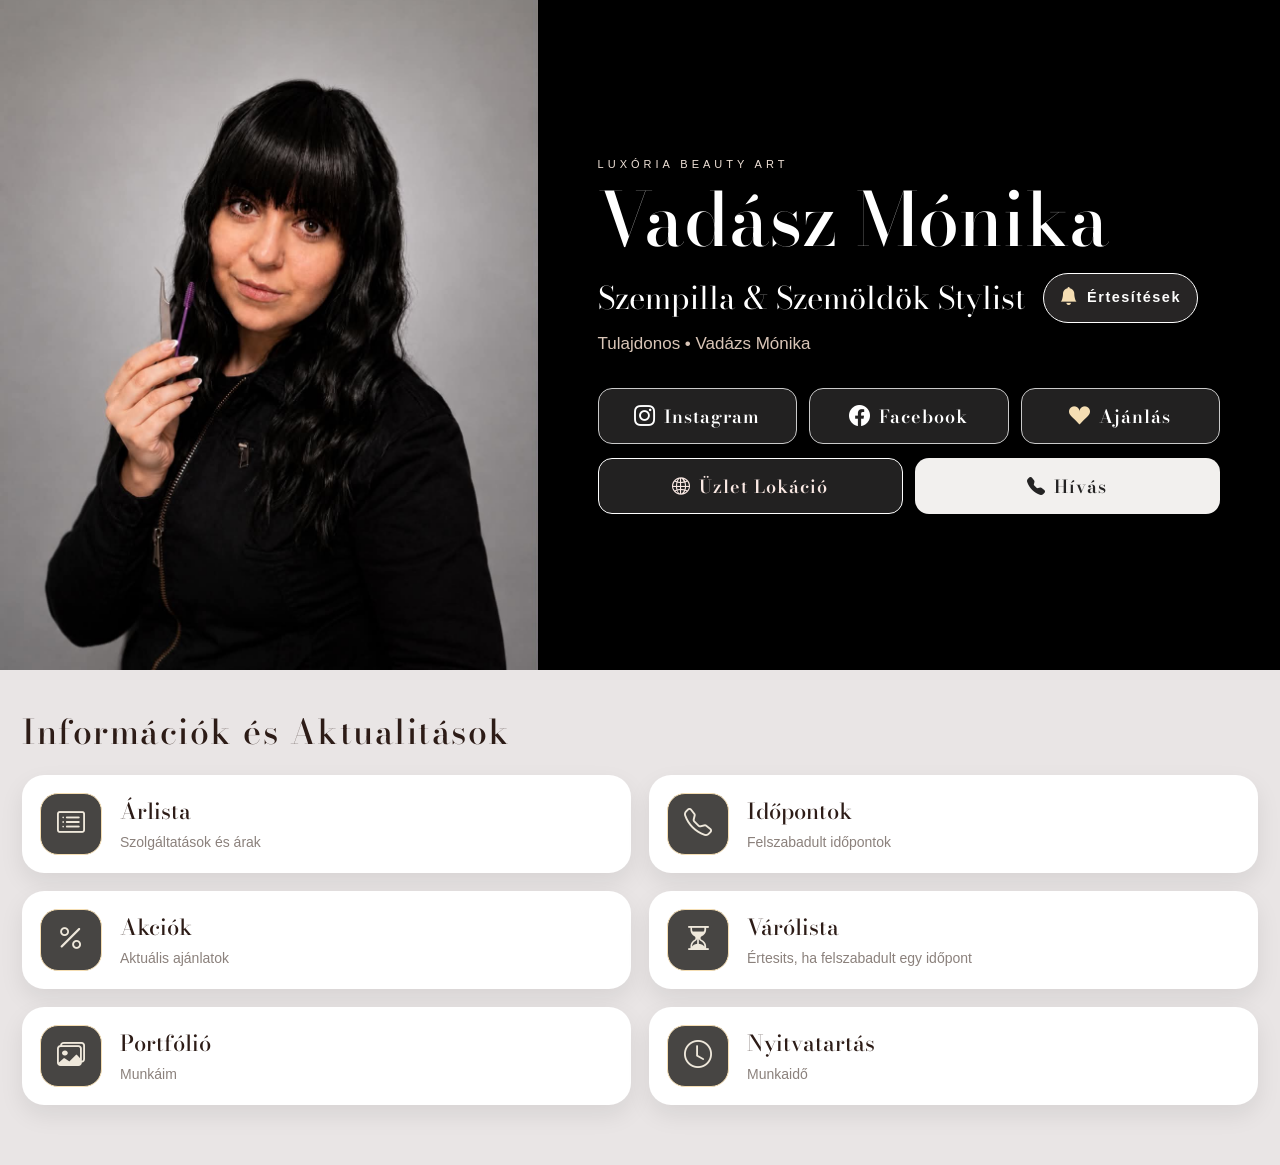
==== index.html @ 933b32eb "Add files via upload" ====
<!DOCTYPE html>
<html lang="hu">
<head>
<meta charset="UTF-8">
<meta name="viewport" content="width=device-width, initial-scale=1, viewport-fit=cover">
<title>Kornélia's Card</title>
<link rel="manifest" href="manifest.json"> 
 
<!-- App színek -->
<meta name="theme-color" content="#ffffff">
<meta name="background-color" content="#ffffff">

<!-- iOS támogatás -->
<meta name="apple-mobile-web-app-capable" content="yes">
<meta name="apple-mobile-web-app-status-bar-style" content="black-translucent">
<meta name="apple-mobile-web-app-title" content="Az app neve">
<link rel="apple-touch-icon" href="icon.192.jfif">

<!-- Android ikon (manifest.json-ban is meg kell lennie) -->
<link rel="icon" type="image/jpeg" sizes="192x192" href="192favicon.jfif">
<link rel="icon" type="image/jpeg" sizes="512x512" href="icon.512.jfif">


<link href="https://cdn.jsdelivr.net/npm/bootstrap@5.3.5/dist/css/bootstrap.min.css" rel="stylesheet" integrity="sha384-SgOJa3DmI69IUzQ2PVdRZhwQ+dy64/BUtbMJw1MZ8t5HZApcHrRKUc4W0kG879m7" crossorigin="anonymous">
<script src="https://cdn.jsdelivr.net/npm/bootstrap@5.3.5/dist/js/bootstrap.bundle.min.js" integrity="sha384-k6d4wzSIapyDyv1kpU366/PK5hCdSbCRGRCMv+eplOQJWyd1fbcAu9OCUj5zNLiq" crossorigin="anonymous"></script>
<link rel="stylesheet" href="https://cdn.jsdelivr.net/npm/bootstrap-icons@1.12.1/font/bootstrap-icons.min.css"> 
<link rel="preconnect" href="https://fonts.gstatic.com" crossorigin>
<link href="https://fonts.googleapis.com/css2?family=Anton&family=Damion&family=Dancing+Script&family=Edu+NSW+ACT+Hand+Pre:wght@400..700&family=Itim&family=Lilita+One&family=Lora:ital,wght@0,400..700;1,400..700&family=Moon+Dance&family=Oswald:wght@200..700&family=Playfair+Display:ital,wght@0,400..900;1,400..900&display=swap" rel="stylesheet">
<link href="https://fonts.googleapis.com/css2?family=Bodoni+Moda:wght@400;500;600&display=swap" rel="stylesheet">
<link id="main-css" rel="stylesheet" href="foindex.css">
</head>
<body>


<section class="profile-hero">
<div class="profile-photo fadein">
<img src="fo-profil-photo-moni.jfif">
</div>
<div class="profile-content">
<p class="profile-label">LUXÓRIA BEAUTY ART</p>
<h1 class="oldalrol-be">Vadász Mónika</h1>

<div class="profile-title-row oldalrol-be ">
<h2>Szempilla & Szemöldök Stylist</h2>
<button
        id="pushupbutton"
        class="push-button"
        type="button"
        aria-label="Értesítések bekapcsolása">
        <i class="bi bi-bell-fill"></i>
        <span>Értesítések</span>
    </button>
</div>

<p class="profile-salon oldalrol-be">Tulajdonos • Vadázs Mónika</p>
<div class="social-buttons">
<a href="         ">
<i class="bi bi-instagram"></i>
<span>Instagram</span>
</a>
<a href="           ">
<i class="bi bi-facebook"></i>
<span>Facebook</span>
</a>
<button type="button" id="shareButton">
<i class="bi bi-suit-heart-fill "></i>
<span>Ajánlás</span>
</button>
</div>
<div class="main-buttons">
<a href="#" class="website-button">
<i class="bi bi-globe2"></i>
<span>Üzlet Lokáció</span>
</a>
<a href="tel:        " class="call-button">
<i class="bi bi-telephone-fill"></i>
<span>Hívás</span>
</a>
</div>
</div>
</section>

<section class="quick-menu">
<div class="quick-menu-header">
<h2>Információk és Aktualitások </h2>
</div>

<div class="quick-menu-grid">
<a href="            " class="quick-card">
<span class="quick-icon">
<i class="bi bi-card-list"></i>
</span>
<span class="quick-text">
<strong>Árlista</strong>
<small>Szolgáltatások és árak</small>
</span>
</a>

<a href="             " class="quick-card">
<span class="quick-icon">
<i class="bi bi-telephone"></i>
</span>
<span class="quick-text">
<strong>Időpontok</strong>
<small>Felszabadult időpontok</small>
</span>
</a>

<a href="               " class="quick-card">
<span class="quick-icon">
<i class="bi bi-percent"></i>
</span>
<span class="quick-text">
<strong>Akciók</strong>
<small>Aktuális ajánlatok</small>
</span>
</a>

<a href="               " class="quick-card">
<span class="quick-icon">
<i class="bi bi-hourglass-split"></i>
</span>
<span class="quick-text">
<strong>Várólista</strong>
<small>Értesits, ha felszabadult egy időpont</small>
</span>
</a>

<a href="             " class="quick-card">
<span class="quick-icon">
<i class="bi bi-images"></i>
</span>
<span class="quick-text">
<strong>Portfólió</strong>
<small>Munkáim</small>
</span>
</a>

<a href="                " class="quick-card">
<span class="quick-icon">
<i class="bi bi-clock"></i>
</span>
<span class="quick-text">
<strong>Nyitvatartás</strong>
<small>Munkaidő</small>
</span>
</a>



<script type="module" src="./foindex.js"></script>
<script type="module" src="./pushup.js"></script>

<script>
const shareButton=document.getElementById("shareButton");

if(shareButton){
shareButton.addEventListener("click",async()=>{
try{
if(navigator.share){
await navigator.share({
title:"Luxória Beauty Art",
text:"Sienna Bloom – Sminktetováló Mester",
url:window.location.href
});
}else{
await navigator.clipboard.writeText(window.location.href);
alert("A linket kimásoltuk.");
}
}catch(error){
console.log("A megosztás megszakadt.");
}
});
}
</script>


</body>
---- foindex.css ----
*{
margin:0;
padding:0;
box-sizing:border-box;
}

html{
scroll-behavior:smooth;
}
body{
font-family:Arial,Helvetica,sans-serif;
background:#000000;
color:#2d1c17;
overflow-x:hidden;
}
img{
display:block;
width:100%;
}
a{
text-decoration:none;
color:inherit;
}
button{
font:inherit;
border:none;
cursor:pointer;
}
/* HERO */
.profile-hero{
display:grid;
grid-template-columns:42% 58%;
width:100%;
background:#1f1e1e;
overflow:hidden;
}
.profile-photo{
height:670px;
overflow:hidden;
}
.fadein {
animation: fadeIn 2s ease-in-out forwards;
}
@keyframes fadeIn{
    from{
        opacity: 0;
    }
    to{
        opacity: 1;
    }
}
.profile-photo img{
width:100%;
height:100%;
object-fit:cover;
object-position: center 40%
}
.profile-content{
display:flex;
flex-direction:column;
justify-content:center;
padding:60px;
background:#000000;
color:#fff;
}
.oldalrol-be{
 animation: oldalrolBe 2s cubic-bezier(0.22, 1, 0.36, 1);   
}
@keyframes oldalrolBe {
    from{
        opacity: 0;
        transform: translateX(-30px)
    }
    to{
        opacity: 1;
        transform: translateX(0)
    }
    
}

.profile-label{
font-size:11px;
letter-spacing:4px;
color:#efe1d7;
margin-bottom:14px;
}
.profile-content h1{
font-family:"Bodoni Moda",serif;
font-size:74px;
font-weight:500;
line-height:.92;
margin-bottom:18px;
}
.profile-title-row{
display:flex;
align-items:center;
justify-content:flex-start;
gap:18px;
margin-bottom:8px;
}
.profile-title-row h2{
font-family:"Bodoni Moda",serif;
font-size:31px;
font-weight:400;
margin:0;
}
.push-button{
min-height:50px;
padding:0 16px;
display:inline-flex;
align-items:center;
justify-content:center;
gap:8px;
flex-shrink:0;
border:1px solid rgb(255, 255, 255);
border-radius:999px;
background-color: #ccc2b7;
background-color: #272525;
color:#fdfdfc;
font-size:14.5px;
font-weight:600;
letter-spacing:1.5px;
transition:
background-color .25s,
border-color .25s,
transform .25s;
}
.push-button i{
font-size:18px;
color:wheat
}
.push-button:hover{
background:#452b22;
border-color:#d5ae91;
transform:translateY(-2px);
}
.push-button:focus-visible{
outline:2px solid #d5ae91;
outline-offset:3px;
}
.push-button.is-active{
background:#f6efe8;
border-color:#f6efe8;
color:#2d1c17;
}
.push-button.is-active i{
color:#b07a56;
}
.profile-salon{
color:#d9c5b7;
font-size:17px;
margin-bottom:32px;
}

/* GOMBOK */

.social-buttons{
display:grid;
grid-template-columns:repeat(3,1fr);
gap:12px;
margin-bottom:14px;
}
.social-buttons i{
font-size: 21px;
}
.bi-suit-heart-fill {
    color: wheat;
}
.main-buttons{
display:grid;
grid-template-columns:1fr 1fr;
gap:12px;
}
.social-buttons a,
.social-buttons button,
.main-buttons a{
height:56px;
display:flex;
align-items:center;
justify-content:center;
gap:8px;
border-radius:14px;
font-size:18px;
font-weight:600;
transition:.25s;
letter-spacing: 1px;
font-family: bodoni moda ;
}
.social-buttons a,
.social-buttons button{
background:#222121;
border:1px solid #cacaca;
color:#fff;
}
.website-button{
background:#222121;
color:#f9e8e3;
border: 1px double white;
}
.call-button{
background:#f2f0ee;
color:#242323;
}
.social-buttons a:hover,
.social-buttons button:hover,
.main-buttons a:hover{
transform:translateY(-2px);
}

/* GYORS MENÜ */

.quick-menu{
padding:42px 22px 60px;
background:#e9e5e5;
}
.quick-menu-header{
margin-bottom:22px;
}
.quick-menu-header h2{
font-family:"Bodoni Moda",serif;
font-size:34px;
font-weight:500;
color:#2d1c17;
letter-spacing: 1.5px;
}
.quick-menu-grid{
display:grid;
grid-template-columns:repeat(2,1fr);
gap:18px;
}
.quick-card{
display:flex;
align-items:center;
gap:18px;
padding:18px;
background:#fff;
border-radius:22px;
box-shadow:0 10px 24px rgba(0,0,0,.08);
transition:.25s;
}
.quick-card:hover{
transform:translateY(-3px);
}
.quick-icon{
width:62px;
height:62px;
border-radius:18px;
background:#474543;
display:flex;
align-items:center;
justify-content:center;
flex-shrink:0;
border: 1px solid wheat;
}
.quick-icon i{
font-size:28px;
color:rgb(239, 232, 219);
}
.quick-text{
display:flex;
flex-direction:column;
}
.quick-text strong{
font-family:"Bodoni Moda",serif;
font-size:22px;
font-weight:500;
margin-bottom:4px;
}
.quick-text small{
font-size:14px;
color:#8b817c;
}

/* ===========================
   TABLET
=========================== */

@media (max-width:800px){

.profile-hero{
grid-template-columns:1fr;
}
.profile-photo{
height:auto;
aspect-ratio:3/2.9;
overflow:hidden;
}

.profile-photo img{
width:100%;
height:100%;
object-fit:cover;
object-position:center 20%;
}

.profile-content{
padding:30px 22px 24px;
}

.profile-content h1{
font-size:56px;
}

.profile-title-row{
gap:14px;
margin:14px 0 6px;
}

.profile-title-row h2{
font-size:26px;
}

.push-button{
min-height:40px;
padding:0 9px;
font-size:13px;
}

.push-button i{
font-size:16.5px;
}


.profile-salon{
font-size:15px;
margin-bottom:22px;
}

.social-buttons,
.main-buttons{
gap:7px;
}

.quick-menu-grid{
grid-template-columns:1fr;
}

}


/* ===========================
   MOBIL
=========================== */

@media (max-width:560px){

.profile-photo{
margin-top: 10px;
aspect-ratio: 3 / 3;    
}
.profile-photo img{
object-position:center 20%;
}

.profile-content{
padding:26px 18px 22px;
}

.profile-label{
font-size:10px;
letter-spacing:3px;
margin-bottom:10px;
}

.profile-content h1{
font-size:42px;
line-height:.92;
margin-bottom:10px;
}

.profile-title-row{
justify-content:space-between;
gap:10px;
margin-bottom:5px;
}

.profile-title-row h2{
font-size:19px;
line-height:1.1;
}

.push-button{
min-height:40px;
padding:0 9px;
font-size:12px;
}

.push-button i{
font-size:15.5px;
}

.profile-salon{
font-size:13px;
margin-bottom:18px;
}

.social-buttons,
.main-buttons{
gap:8px;
}

.social-buttons a,
.social-buttons button{
height:44px;
font-size:12px;
}

.main-buttons a{
height:48px;
font-size:15px;
}

.social-buttons i,
.main-buttons i{
font-size:18px;
}

.quick-menu{
padding:32px 16px 42px;
}

.quick-menu-header h2{
font-size:28px;
}

.quick-card{
padding:15px;
gap:14px;
}

.quick-icon{
width:52px;
height:52px;
}

.quick-icon i{
font-size:23px;
}

.quick-text strong{
font-size:18px;
}

.quick-text small{
font-size:13px;
}

}


/* ===========================
   KICSI MOBIL
=========================== */

@media (max-width:380px){

.profile-photo{
margin-top:15px ;
aspect-ratio:3/3;
}
.profile-photo img{
object-position: center 20%
}
.profile-content{
padding:22px 15px 18px;
}
.profile-content h1{
font-size:22px;
}
.profile-title-row{
gap:7px;
}
.profile-title-row h2{
font-size:16px;
}
.profile-label{
    font-size: 9px;
}
.push-button{
min-height:31px;
padding:0 9px;
font-size:9px;
}
.push-button i{
font-size:10px;
}
.profile-salon{
font-size:13px;
margin-bottom:16px;
}
.social-buttons a,
.social-buttons button{
height:32px;
font-size:11px;
}
.social-buttons i{
 font-size:11px ;
}
.main-buttons a{
height:35px;
font-size:10px;
}
.main-buttons i{
font-size: 10px;
}
.quick-menu-header h2{
font-size:20px;
}
.quick-card{
padding:14px;
}
.quick-icon{
width:48px;
height:48px;
}
.quick-icon i{
font-size:21px;
}
.quick-text strong{
font-size:17px;
}
.quick-text small{
font-size:12px;
}

}


/* ===========================
   MEGKISEBB MOBIL
=========================== */

@media (min-width:300px) and (max-width:330px){

.profile-photo{
margin-top:15px ;
aspect-ratio:3/3;
}
.profile-photo img{
object-position: center 20%
}
.profile-content{
padding:22px 15px 18px;
}
.profile-content h1{
font-size:32px;
}
.profile-title-row{
gap:7px;
}
.profile-title-row h2{
font-size:15px;
}
.profile-label{
font-size: 12px;
}
.push-button{
min-height:35px;
padding:0 9px;
font-size:11px;
}
.push-button i{
font-size:12px;
}
.profile-salon{
font-size:13px;
margin-bottom:16px;
}
.social-buttons a,
.social-buttons button{
height:35px;
font-size:11.5px;
gap: 4px;
}
.social-buttons i{
font-size: 10px;
}
.main-buttons a{
height:45px;
font-size:13px;
}
.main-buttons i{
font-size: 13px;
}
.quick-menu-header h2{
font-size:20px;
}
.quick-card{
padding:14px;
}
.quick-icon{
width:48px;
height:48px;
}
.quick-icon i{
font-size:21px;
}
.quick-text strong{
font-size:17px;
}
.quick-text small{
font-size:12px;
}

}
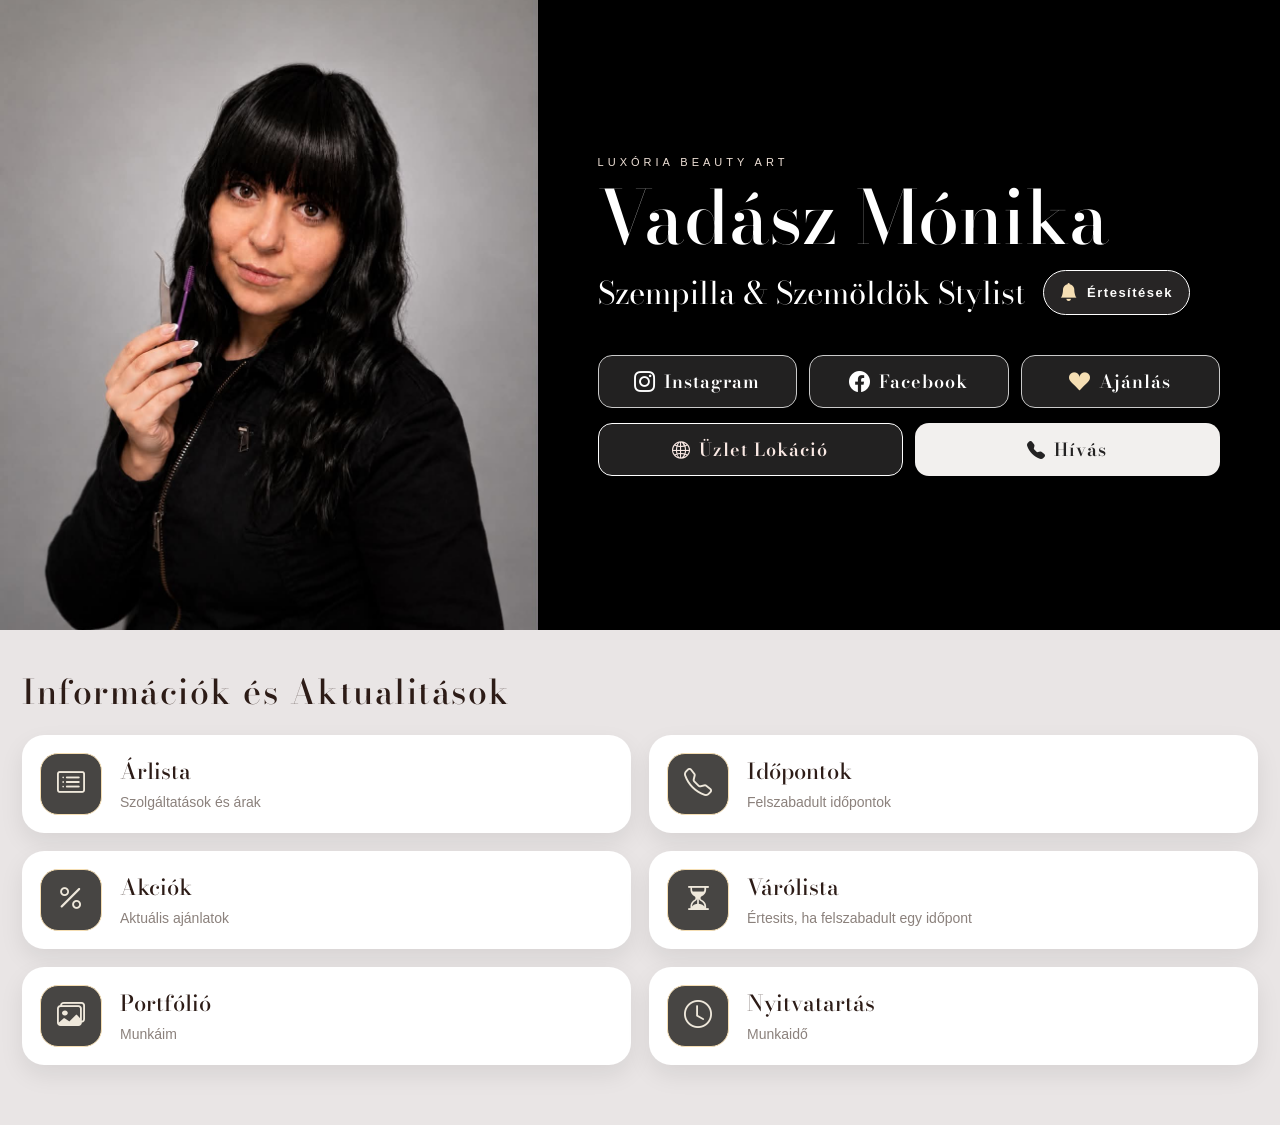
==== commit c6345585: "Add files via upload" ====
--- a/index.html
+++ b/index.html
@@ -52,7 +52,7 @@
     </button>
 </div>
 
-<p class="profile-salon oldalrol-be">Tulajdonos • Vadázs Mónika</p>
+
 <div class="social-buttons">
 <a href="         ">
 <i class="bi bi-instagram"></i>
--- a/foindex.css
+++ b/foindex.css
@@ -36,7 +36,7 @@
 overflow:hidden;
 }
 .profile-photo{
-height:670px;
+height:630px;
 overflow:hidden;
 }
 .fadein {
@@ -97,7 +97,8 @@
 align-items:center;
 justify-content:flex-start;
 gap:18px;
-margin-bottom:8px;
+margin-bottom: 40px;
+
 }
 .profile-title-row h2{
 font-family:"Bodoni Moda",serif;
@@ -106,7 +107,7 @@
 margin:0;
 }
 .push-button{
-min-height:50px;
+min-height:45px;
 padding:0 16px;
 display:inline-flex;
 align-items:center;
@@ -118,7 +119,7 @@
 background-color: #ccc2b7;
 background-color: #272525;
 color:#fdfdfc;
-font-size:14.5px;
+font-size:13px;
 font-weight:600;
 letter-spacing:1.5px;
 transition:
@@ -158,8 +159,9 @@
 .social-buttons{
 display:grid;
 grid-template-columns:repeat(3,1fr);
+justify-content: center;
 gap:12px;
-margin-bottom:14px;
+margin-bottom:15px;
 }
 .social-buttons i{
 font-size: 21px;
@@ -175,7 +177,7 @@
 .social-buttons a,
 .social-buttons button,
 .main-buttons a{
-height:56px;
+height:53px;
 display:flex;
 align-items:center;
 justify-content:center;
@@ -321,12 +323,6 @@
 font-size:16.5px;
 }
 
-
-.profile-salon{
-font-size:15px;
-margin-bottom:22px;
-}
-
 .social-buttons,
 .main-buttons{
 gap:7px;
@@ -390,15 +386,11 @@
 font-size:15.5px;
 }
 
-.profile-salon{
-font-size:13px;
-margin-bottom:18px;
-}
-
 .social-buttons,
 .main-buttons{
 gap:8px;
 }
+
 
 .social-buttons a,
 .social-buttons button{
@@ -466,141 +458,61 @@
 padding:22px 15px 18px;
 }
 .profile-content h1{
-font-size:22px;
-}
+font-size:36px;
+}
+
 .profile-title-row{
 gap:7px;
-}
+margin-bottom: 30px;
+}
+
 .profile-title-row h2{
-font-size:16px;
-}
-.profile-label{
-    font-size: 9px;
-}
+font-size:17px;
+}
+
 .push-button{
-min-height:31px;
+min-height:40px;
 padding:0 9px;
-font-size:9px;
-}
+font-size:11px;
+}
+
 .push-button i{
-font-size:10px;
-}
-.profile-salon{
 font-size:13px;
-margin-bottom:16px;
-}
+}
+
 .social-buttons a,
 .social-buttons button{
-height:32px;
+height:40px;
 font-size:11px;
 }
-.social-buttons i{
- font-size:11px ;
-}
 .main-buttons a{
-height:35px;
-font-size:10px;
-}
-.main-buttons i{
-font-size: 10px;
-}
+height:45px;
+font-size:14px;
+}
+
 .quick-menu-header h2{
-font-size:20px;
-}
+font-size:25px;
+}
+
 .quick-card{
 padding:14px;
 }
+
 .quick-icon{
 width:48px;
 height:48px;
 }
+
 .quick-icon i{
 font-size:21px;
 }
+
 .quick-text strong{
 font-size:17px;
 }
+
 .quick-text small{
 font-size:12px;
 }
 
 }
-
-
-/* ===========================
-   MEGKISEBB MOBIL
-=========================== */
-
-@media (min-width:300px) and (max-width:330px){
-
-.profile-photo{
-margin-top:15px ;
-aspect-ratio:3/3;
-}
-.profile-photo img{
-object-position: center 20%
-}
-.profile-content{
-padding:22px 15px 18px;
-}
-.profile-content h1{
-font-size:32px;
-}
-.profile-title-row{
-gap:7px;
-}
-.profile-title-row h2{
-font-size:15px;
-}
-.profile-label{
-font-size: 12px;
-}
-.push-button{
-min-height:35px;
-padding:0 9px;
-font-size:11px;
-}
-.push-button i{
-font-size:12px;
-}
-.profile-salon{
-font-size:13px;
-margin-bottom:16px;
-}
-.social-buttons a,
-.social-buttons button{
-height:35px;
-font-size:11.5px;
-gap: 4px;
-}
-.social-buttons i{
-font-size: 10px;
-}
-.main-buttons a{
-height:45px;
-font-size:13px;
-}
-.main-buttons i{
-font-size: 13px;
-}
-.quick-menu-header h2{
-font-size:20px;
-}
-.quick-card{
-padding:14px;
-}
-.quick-icon{
-width:48px;
-height:48px;
-}
-.quick-icon i{
-font-size:21px;
-}
-.quick-text strong{
-font-size:17px;
-}
-.quick-text small{
-font-size:12px;
-}
-
-}
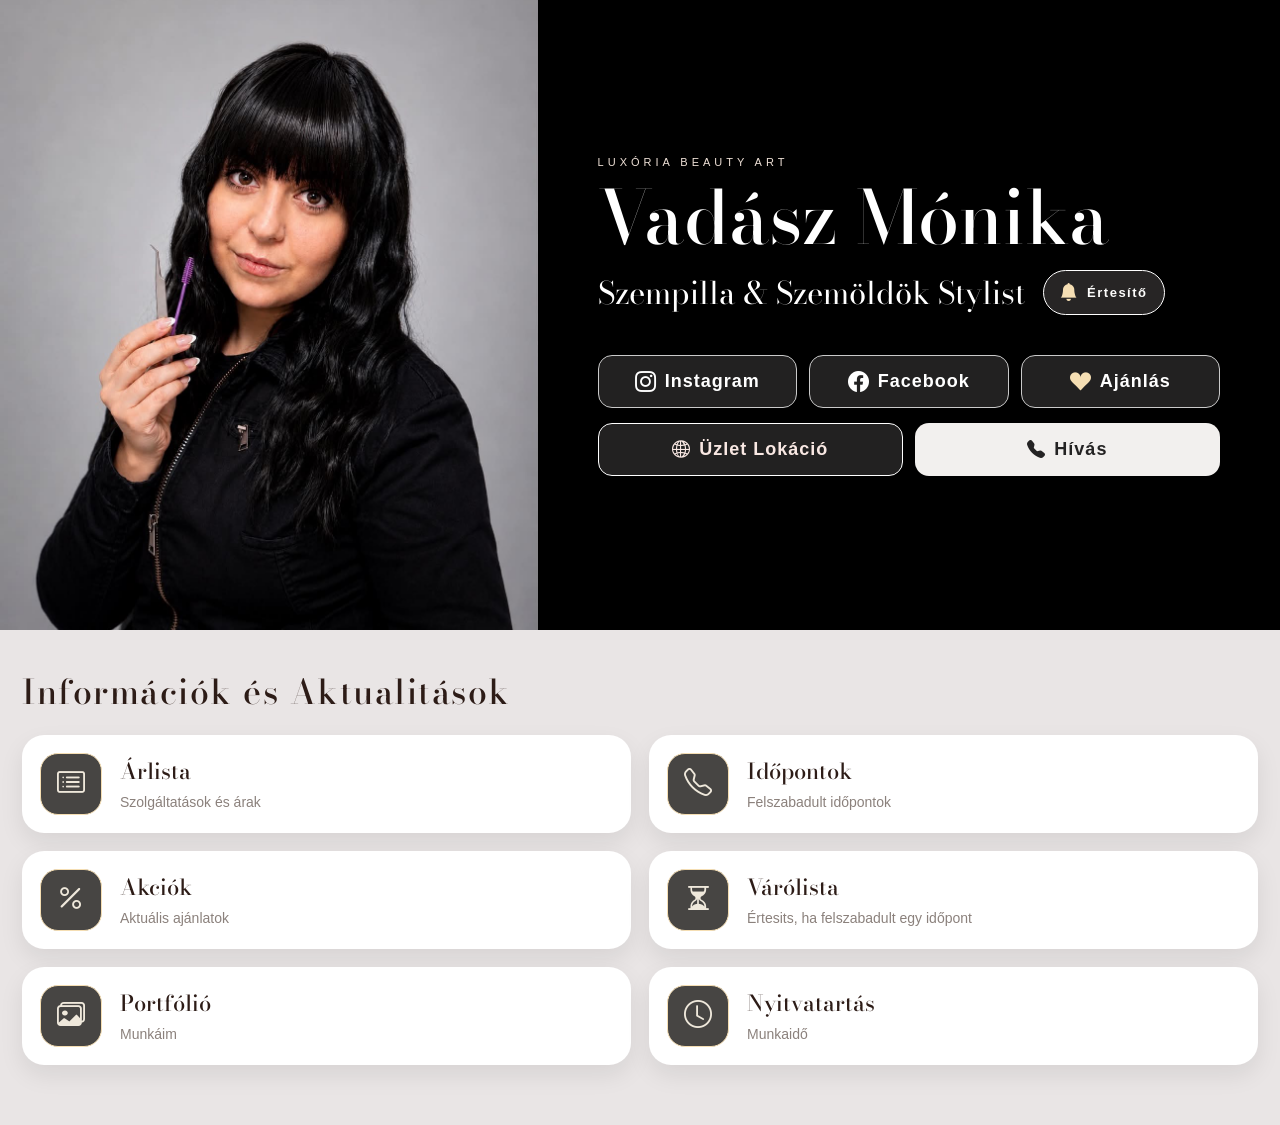
==== commit 3f89eede: "Add files via upload" ====
--- a/index.html
+++ b/index.html
@@ -48,7 +48,7 @@
         type="button"
         aria-label="Értesítések bekapcsolása">
         <i class="bi bi-bell-fill"></i>
-        <span>Értesítések</span>
+        <span>Értesítő</span>
     </button>
 </div>
 
--- a/foindex.css
+++ b/foindex.css
@@ -187,7 +187,6 @@
 font-weight:600;
 transition:.25s;
 letter-spacing: 1px;
-font-family: bodoni moda ;
 }
 .social-buttons a,
 .social-buttons button{
@@ -348,64 +347,52 @@
 .profile-photo img{
 object-position:center 20%;
 }
-
 .profile-content{
 padding:26px 18px 22px;
 }
-
 .profile-label{
 font-size:10px;
 letter-spacing:3px;
 margin-bottom:10px;
 }
-
 .profile-content h1{
-font-size:42px;
+font-size:36px;
 line-height:.92;
 margin-bottom:10px;
 }
-
 .profile-title-row{
 justify-content:space-between;
 gap:10px;
-margin-bottom:5px;
-}
-
+margin-bottom:30px;
+}
 .profile-title-row h2{
-font-size:19px;
+font-size:20px;
 line-height:1.1;
 }
-
 .push-button{
-min-height:40px;
+min-height:35px;
 padding:0 9px;
-font-size:12px;
-}
-
+font-size:11px;
+}
 .push-button i{
-font-size:15.5px;
-}
-
+font-size:13px;
+}
 .social-buttons,
 .main-buttons{
 gap:8px;
 }
-
-
 .social-buttons a,
 .social-buttons button{
-height:44px;
+height:40px;
 font-size:12px;
 }
-
 .main-buttons a{
 height:48px;
 font-size:15px;
 }
-
 .social-buttons i,
 .main-buttons i{
-font-size:18px;
+font-size:15px;
 }
 
 .quick-menu{
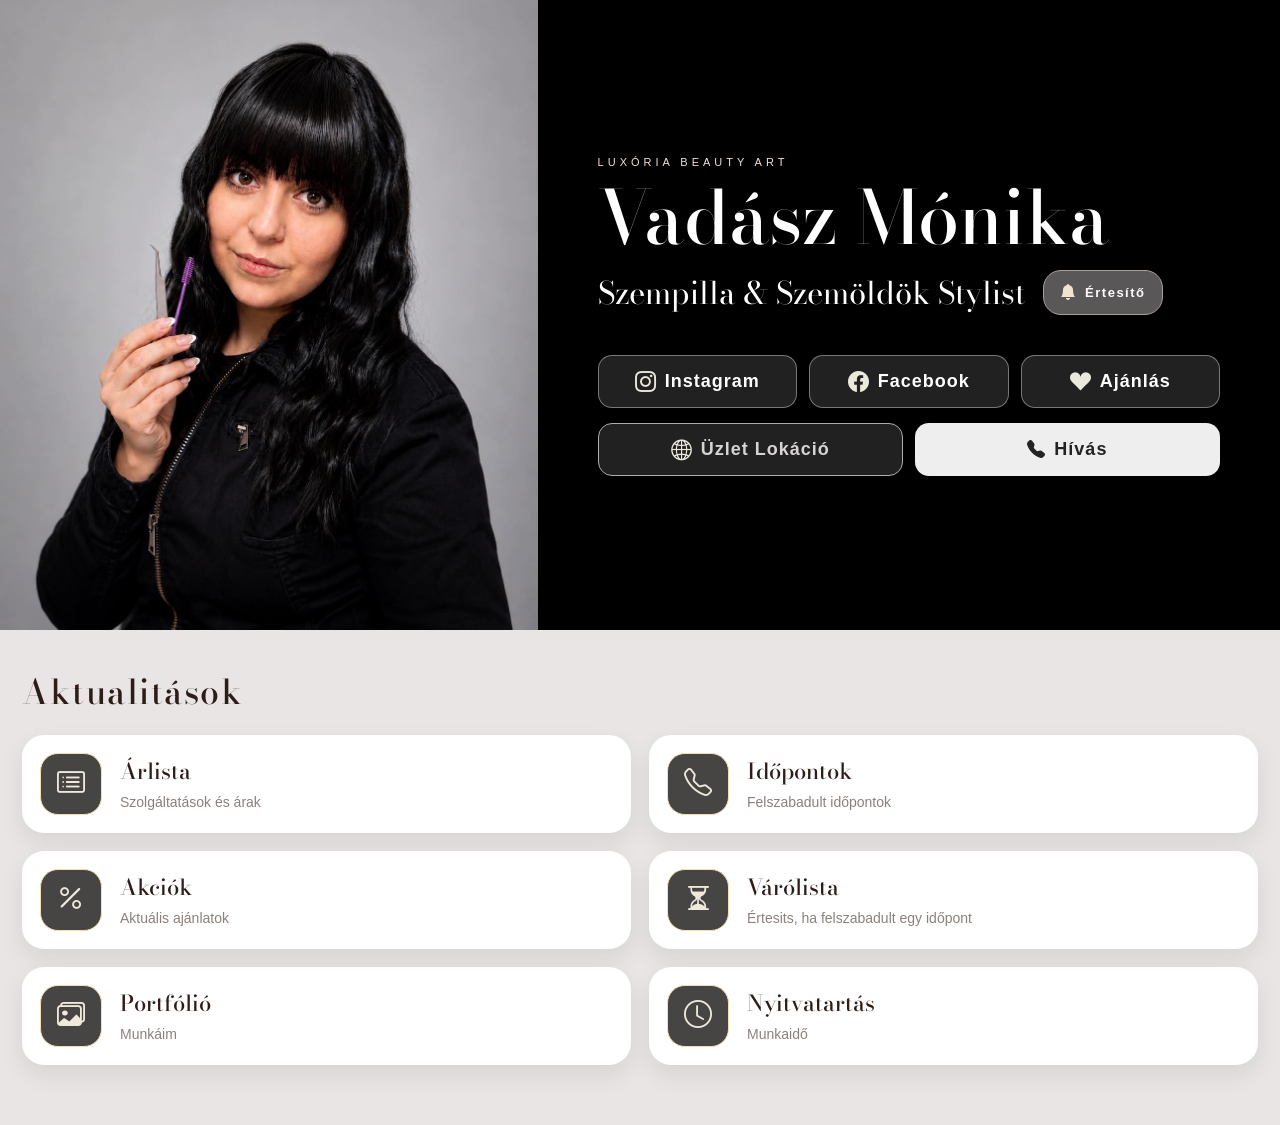
==== commit a7363870: "Add files via upload" ====
--- a/index.html
+++ b/index.html
@@ -82,7 +82,7 @@
 
 <section class="quick-menu">
 <div class="quick-menu-header">
-<h2>Információk és Aktualitások </h2>
+<h2> Aktualitások </h2>
 </div>
 
 <div class="quick-menu-grid">
--- a/foindex.css
+++ b/foindex.css
@@ -114,10 +114,9 @@
 justify-content:center;
 gap:8px;
 flex-shrink:0;
-border:1px solid rgb(255, 255, 255);
-border-radius:999px;
-background-color: #ccc2b7;
-background-color: #272525;
+border:1px solid #a9a099; ;
+border-radius:18px;
+background-color: #595757;
 color:#fdfdfc;
 font-size:13px;
 font-weight:600;
@@ -128,8 +127,8 @@
 transform .25s;
 }
 .push-button i{
-font-size:18px;
-color:wheat
+font-size:16px;
+ color: rgb(239, 228, 208)
 }
 .push-button:hover{
 background:#452b22;
@@ -165,10 +164,9 @@
 }
 .social-buttons i{
 font-size: 21px;
-}
-.bi-suit-heart-fill {
-    color: wheat;
-}
+color: rgb(233, 233, 220);
+}
+
 .main-buttons{
 display:grid;
 grid-template-columns:1fr 1fr;
@@ -188,20 +186,26 @@
 transition:.25s;
 letter-spacing: 1px;
 }
+
 .social-buttons a,
 .social-buttons button{
 background:#222121;
-border:1px solid #cacaca;
+border: 1px solid rgba(135, 135, 135, 0.851);
 color:#fff;
 }
 .website-button{
 background:#222121;
-color:#f9e8e3;
-border: 1px double white;
+color:#d6d4d3;
+border:1px solid #adadac;
 }
 .call-button{
 background:#f2f0ee;
+background-color: rgb(238, 238, 238);
 color:#242323;
+}
+.bi-globe2{
+ font-size: 21px;
+ color: rgb(233, 233, 220);  
 }
 .social-buttons a:hover,
 .social-buttons button:hover,
@@ -224,7 +228,9 @@
 font-weight:500;
 color:#2d1c17;
 letter-spacing: 1.5px;
-}
+white-space: nowrap;
+}
+
 .quick-menu-grid{
 display:grid;
 grid-template-columns:repeat(2,1fr);
@@ -373,6 +379,7 @@
 min-height:35px;
 padding:0 9px;
 font-size:11px;
+gap: 4px;
 }
 .push-button i{
 font-size:13px;
@@ -459,7 +466,7 @@
 
 .push-button{
 min-height:40px;
-padding:0 9px;
+padding:0 9%;
 font-size:11px;
 }
 
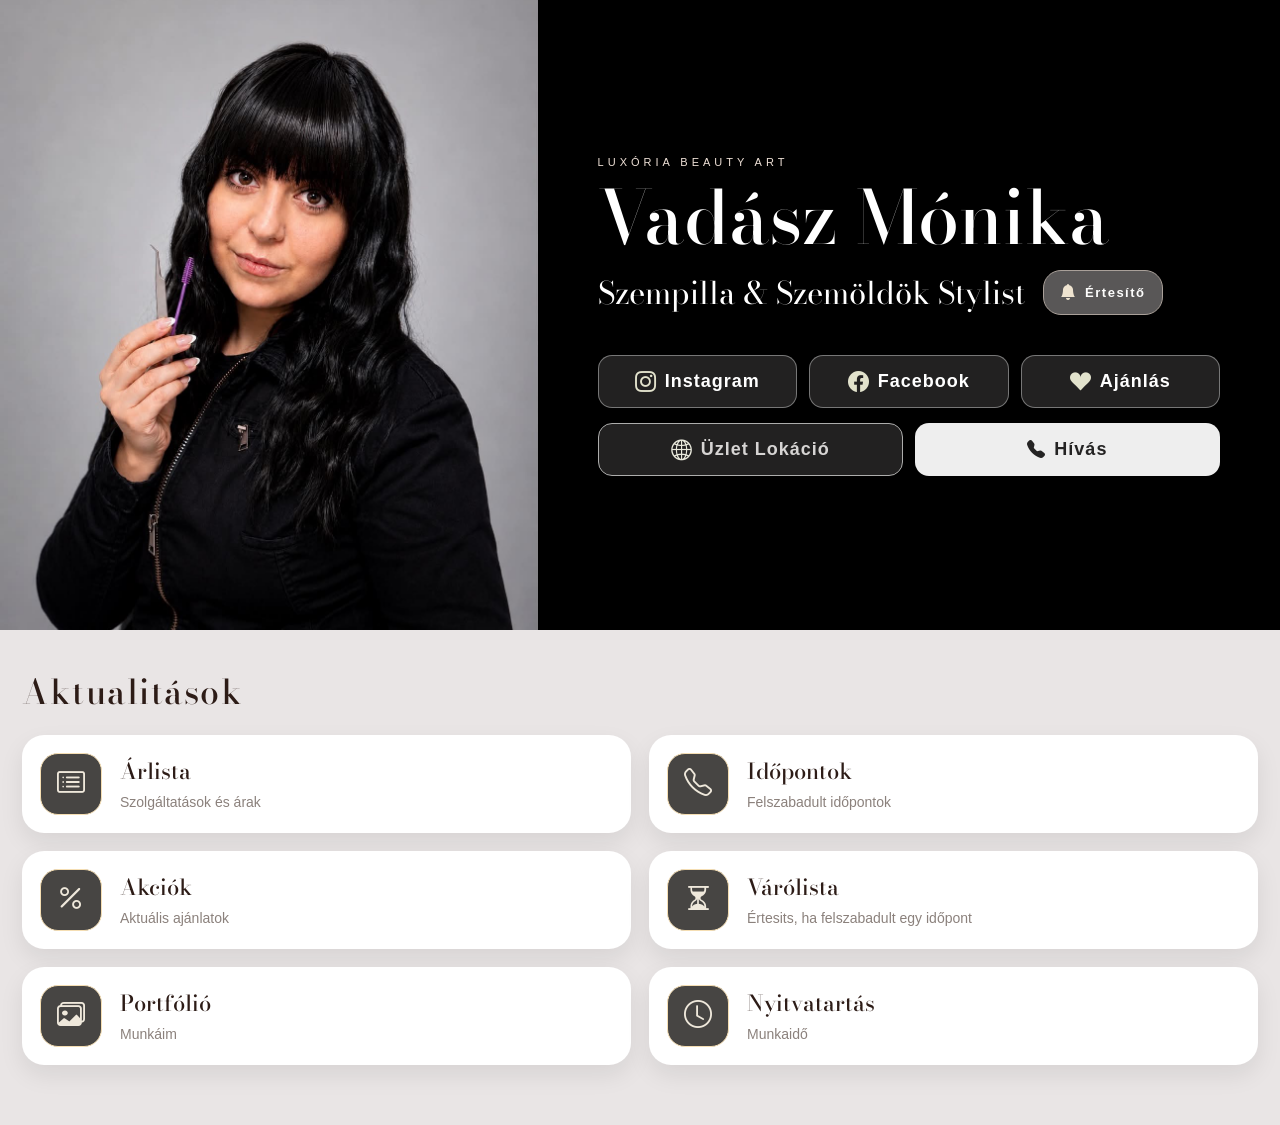
==== commit 33c739a7: "Add files via upload" ====
--- a/index.html
+++ b/index.html
@@ -126,7 +126,7 @@
 </span>
 </a>
 
-<a href="             " class="quick-card">
+<a href="portfolio-elooldal.html" class="quick-card">
 <span class="quick-icon">
 <i class="bi bi-images"></i>
 </span>
--- a/foindex.css
+++ b/foindex.css
@@ -164,7 +164,7 @@
 }
 .social-buttons i{
 font-size: 21px;
-color: rgb(233, 233, 220);
+color: rgb(226, 226, 204);
 }
 
 .main-buttons{
